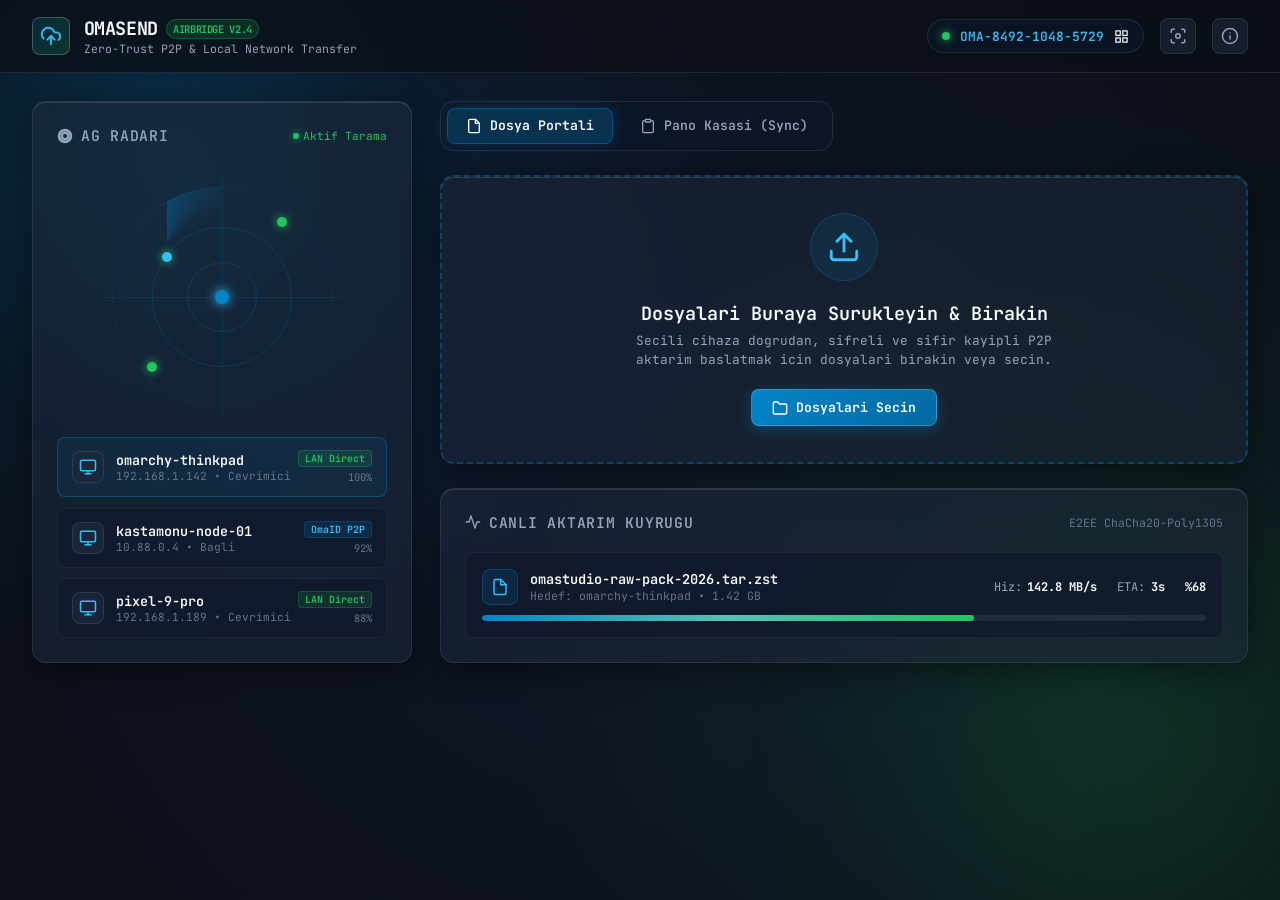
==== assets/web/omasend/index.html @ 02520db4 "fix(ui): eliminate right-panel overflow on ACES and Watermark controls - Add Layout.alignment, Layou" ====
<!DOCTYPE html>
<html lang="tr">
<head>
  <meta charset="UTF-8">
  <meta name="viewport" content="width=device-width, initial-scale=1.0">
  <title>OmaSend // Fluid AirBridge P2P Portal</title>
  <!-- Google Fonts JetBrains Mono as fallback if Nerd Font is not locally installed -->
  <link rel="preconnect" href="https://fonts.googleapis.com">
  <link rel="preconnect" href="https://fonts.gstatic.com" crossorigin>
  <link href="https://fonts.googleapis.com/css2?family=JetBrains+Mono:wght@400;500;600;700&display=swap" rel="stylesheet">
  <link rel="stylesheet" href="style.css">
</head>
<body>
  <div class="ambient-glow-1"></div>
  <div class="ambient-glow-2"></div>

  <!-- App Header -->
  <header class="app-header">
    <div class="brand-section">
      <div class="brand-icon">
        <svg width="22" height="22" viewBox="0 0 24 24" fill="none" stroke="currentColor" stroke-width="2" stroke-linecap="round" stroke-linejoin="round">
          <path d="M4 14.899A7 7 0 1 1 15.71 8h1.79a4.5 4.5 0 0 1 2.5 8.242"></path>
          <path d="M12 12v9"></path>
          <path d="m16 16-4-4-4 4"></path>
        </svg>
      </div>
      <div class="brand-info">
        <div class="brand-title">
          <span>OMASEND</span>
          <span class="brand-tag">AIRBRIDGE V2.4</span>
        </div>
        <div class="brand-subtitle">Zero-Trust P2P &amp; Local Network Transfer</div>
      </div>
    </div>

    <div class="header-actions">
      <!-- OmaID Badge -->
      <div class="oma-id-badge" onclick="openOmaIdModal()" title="OmaID QR Kodunu Goster">
        <span class="status-indicator"></span>
        <span class="id-text" style="font-weight: 600; color: var(--accent-cyan-light);">OMA-8492-1048-5729</span>
        <svg width="15" height="15" viewBox="0 0 24 24" fill="none" stroke="currentColor" stroke-width="2" stroke-linecap="round" stroke-linejoin="round">
          <rect x="3" y="3" width="7" height="7"></rect>
          <rect x="14" y="3" width="7" height="7"></rect>
          <rect x="14" y="14" width="7" height="7"></rect>
          <rect x="3" y="14" width="7" height="7"></rect>
        </svg>
      </div>

      <!-- QR Scanner Button -->
      <button class="header-btn" onclick="openQrScannerModal()" title="Kamera ile QR Tara">
        <svg width="18" height="18" viewBox="0 0 24 24" fill="none" stroke="currentColor" stroke-width="2" stroke-linecap="round" stroke-linejoin="round">
          <path d="M3 7V5a2 2 0 0 1 2-2h2"></path>
          <path d="M17 3h2a2 2 0 0 1 2 2v2"></path>
          <path d="M21 17v2a2 2 0 0 1-2 2h-2"></path>
          <path d="M7 21H5a2 2 0 0 1-2-2v-2"></path>
          <circle cx="12" cy="12" r="3"></circle>
        </svg>
      </button>

      <!-- Info / About Button -->
      <button class="header-btn" onclick="openAboutModal()" title="Omarchy Hakkinda">
        <svg width="18" height="18" viewBox="0 0 24 24" fill="none" stroke="currentColor" stroke-width="2" stroke-linecap="round" stroke-linejoin="round">
          <circle cx="12" cy="12" r="10"></circle>
          <line x1="12" y1="16" x2="12" y2="12"></line>
          <line x1="12" y1="8" x2="12.01" y2="8"></line>
        </svg>
      </button>
    </div>
  </header>

  <!-- Main Container -->
  <main class="app-container">
    <!-- Left Column: Radar & Devices -->
    <section class="sidebar-radar-column">
      <div class="acrylic-card radar-card">
        <div class="card-header-row">
          <span class="card-title">
            <svg width="16" height="16" viewBox="0 0 24 24" fill="none" stroke="currentColor" stroke-width="2" stroke-linecap="round" stroke-linejoin="round">
              <path d="M12 2a10 10 0 1 0 10 10A10 10 0 0 0 12 2zm0 18a8 8 0 1 1 8-8 8 8 0 0 1-8 8z"></path>
              <path d="M12 6a6 6 0 1 0 6 6 6 6 0 0 0-6-6zm0 10a4 4 0 1 1 4-4 4 4 0 0 1-4 4z"></path>
            </svg>
            AG RADARI
          </span>
          <span style="font-size: 0.7rem; color: var(--accent-green); display: flex; align-items: center; gap: 4px;">
            <span class="status-indicator" style="width: 6px; height: 6px;"></span> Aktif Tarama
          </span>
        </div>

        <!-- Animated Pulse Radar Area -->
        <div class="radar-scope-container">
          <div class="radar-circle radar-circle-1"></div>
          <div class="radar-circle radar-circle-2"></div>
          <div class="radar-circle radar-circle-3"></div>
          <div class="radar-axis-x"></div>
          <div class="radar-axis-y"></div>
          <div class="radar-sweep"></div>
          <div class="radar-center-blip" title="Bu Cihaz (Host)"></div>

          <!-- Active Blips -->
          <div class="device-blip" data-pos="1" title="omarchy-thinkpad [192.168.1.142]"></div>
          <div class="device-blip" data-pos="2" title="kastamonu-node-01 [10.88.0.4]"></div>
          <div class="device-blip" data-pos="3" title="pixel-9-pro [192.168.1.189]"></div>
        </div>

        <!-- Discovered Device Cards List -->
        <div class="devices-list-section" id="deviceList">
          <!-- Populated by JavaScript -->
        </div>
      </div>
    </section>

    <!-- Right Column: Main Workspace -->
    <section class="main-workspace-column">
      <!-- Workspace Navigation Tabs -->
      <nav class="workspace-nav-tabs">
        <button class="tab-btn active" data-tab="files">
          <svg width="16" height="16" viewBox="0 0 24 24" fill="none" stroke="currentColor" stroke-width="2" stroke-linecap="round" stroke-linejoin="round">
            <path d="M14 2H6a2 2 0 0 0-2 2v16a2 2 0 0 0 2 2h12a2 2 0 0 0 2-2V8z"></path>
            <polyline points="14 2 14 8 20 8"></polyline>
          </svg>
          Dosya Portali
        </button>
        <button class="tab-btn" data-tab="clipboard">
          <svg width="16" height="16" viewBox="0 0 24 24" fill="none" stroke="currentColor" stroke-width="2" stroke-linecap="round" stroke-linejoin="round">
            <path d="M16 4h2a2 2 0 0 1 2 2v14a2 2 0 0 1-2 2H6a2 2 0 0 1-2-2V6a2 2 0 0 1 2-2h2"></path>
            <rect x="8" y="2" width="8" height="4" rx="1" ry="1"></rect>
          </svg>
          Pano Kasasi (Sync)
        </button>
      </nav>

      <!-- View 1: Files Portal -->
      <div id="filesView">
        <!-- Liquid Drop Zone -->
        <div class="acrylic-card dropzone-portal-card" id="fileDropZone">
          <input type="file" id="fileInput" multiple style="display: none;">
          <div class="dropzone-icon-wrapper">
            <svg width="34" height="34" viewBox="0 0 24 24" fill="none" stroke="currentColor" stroke-width="2" stroke-linecap="round" stroke-linejoin="round">
              <path d="M21 15v4a2 2 0 0 1-2 2H5a2 2 0 0 1-2-2v-4"></path>
              <polyline points="17 8 12 3 7 8"></polyline>
              <line x1="12" y1="3" x2="12" y2="15"></line>
            </svg>
          </div>
          <h3 class="dropzone-headline">Dosyalari Buraya Surukleyin &amp; Birakin</h3>
          <p class="dropzone-subline">
            Secili cihaza dogrudan, sifreli ve sifir kayipli P2P aktarim baslatmak icin dosyalari birakin veya secin.
          </p>
          <button class="browse-files-btn" type="button">
            <svg width="16" height="16" viewBox="0 0 24 24" fill="none" stroke="currentColor" stroke-width="2" stroke-linecap="round" stroke-linejoin="round">
              <path d="M22 19a2 2 0 0 1-2 2H4a2 2 0 0 1-2-2V5a2 2 0 0 1 2-2h5l2 3h9a2 2 0 0 1 2 2z"></path>
            </svg>
            Dosyalari Secin
          </button>
        </div>

        <!-- Active / Recent Transfers Section -->
        <div class="acrylic-card transfers-section-card" style="margin-top: 1.5rem;">
          <div class="card-header-row">
            <span class="card-title">
              <svg width="16" height="16" viewBox="0 0 24 24" fill="none" stroke="currentColor" stroke-width="2" stroke-linecap="round" stroke-linejoin="round">
                <polyline points="22 12 18 12 15 21 9 3 6 12 2 12"></polyline>
              </svg>
              CANLI AKTARIM KUYRUGU
            </span>
            <span style="font-size: 0.72rem; color: var(--text-muted);">E2EE ChaCha20-Poly1305</span>
          </div>

          <div class="transfer-items-container" id="transferContainer">
            <!-- Populated by JavaScript -->
          </div>
        </div>
      </div>

      <!-- View 2: Clipboard Vault -->
      <div id="clipboardView" style="display: none;">
        <div class="acrylic-card" style="padding: 1.5rem;">
          <div class="card-header-row">
            <span class="card-title">
              <svg width="16" height="16" viewBox="0 0 24 24" fill="none" stroke="currentColor" stroke-width="2" stroke-linecap="round" stroke-linejoin="round">
                <path d="M16 4h2a2 2 0 0 1 2 2v14a2 2 0 0 1-2 2H6a2 2 0 0 1-2-2V6a2 2 0 0 1 2-2h2"></path>
                <rect x="8" y="2" width="8" height="4" rx="1" ry="1"></rect>
              </svg>
              PANO KASASI (CLIPBOARD VAULT)
            </span>
            <span style="font-size: 0.72rem; color: var(--accent-cyan-light);">Otomatik Ag Senkronizasyonu</span>
          </div>
          <p style="font-size: 0.8rem; color: var(--text-secondary); line-height: 1.4;">
            Eslesen cihazlar arasinda paylasilan metinler, kod bloklari ve tokenlar burada aninda goruntulenir.
          </p>

          <div class="clipboard-vault-grid" id="clipboardGrid">
            <!-- Populated by JavaScript -->
          </div>
        </div>
      </div>
    </section>
  </main>

  <!-- MODALS -->

  <!-- Modal 1: OmaID & QR Code -->
  <div class="modal-overlay" id="omaIdModal">
    <div class="modal-card">
      <div class="modal-header">
        <span class="modal-title">
          <svg width="20" height="20" viewBox="0 0 24 24" fill="none" stroke="currentColor" stroke-width="2" stroke-linecap="round" stroke-linejoin="round">
            <rect x="3" y="3" width="7" height="7"></rect>
            <rect x="14" y="3" width="7" height="7"></rect>
            <rect x="14" y="14" width="7" height="7"></rect>
            <rect x="3" y="14" width="7" height="7"></rect>
          </svg>
          OmaID Kimligi &amp; QR
        </span>
        <button class="modal-close-btn" onclick="closeOmaIdModal()">
          <svg width="20" height="20" viewBox="0 0 24 24" fill="none" stroke="currentColor" stroke-width="2" stroke-linecap="round" stroke-linejoin="round">
            <line x1="18" y1="6" x2="6" y2="18"></line>
            <line x1="6" y1="6" x2="18" y2="18"></line>
          </svg>
        </button>
      </div>
      <div class="qr-display-container">
        <div class="qr-box" id="omaQrBox">
          <!-- Stylized SVG Matrix rendered via app.js -->
        </div>
        <div class="id-badge-large">OMA-8492-1048-5729</div>
        <p style="font-size: 0.78rem; color: var(--text-secondary); text-align: center; line-height: 1.4;">
          OmaSend mobil uygulamasindan veya karsi cihazdan bu QR kodu tarayarak aninda sifreli P2P oturumu acabilirsiniz.
        </p>
      </div>
    </div>
  </div>

  <!-- Modal 2: QR Scanner Visor -->
  <div class="modal-overlay" id="qrScannerModal">
    <div class="modal-card">
      <div class="modal-header">
        <span class="modal-title">
          <svg width="20" height="20" viewBox="0 0 24 24" fill="none" stroke="currentColor" stroke-width="2" stroke-linecap="round" stroke-linejoin="round">
            <path d="M3 7V5a2 2 0 0 1 2-2h2"></path>
            <path d="M17 3h2a2 2 0 0 1 2 2v2"></path>
            <path d="M21 17v2a2 2 0 0 1-2 2h-2"></path>
            <path d="M7 21H5a2 2 0 0 1-2-2v-2"></path>
          </svg>
          QR Kod Vizor Tarayici
        </span>
        <button class="modal-close-btn" onclick="closeQrScannerModal()">
          <svg width="20" height="20" viewBox="0 0 24 24" fill="none" stroke="currentColor" stroke-width="2" stroke-linecap="round" stroke-linejoin="round">
            <line x1="18" y1="6" x2="6" y2="18"></line>
            <line x1="6" y1="6" x2="18" y2="18"></line>
          </svg>
        </button>
      </div>
      <div style="display: flex; flex-direction: column; gap: 1rem; align-items: center;">
        <div class="camera-visor-frame">
          <div class="visor-corners"></div>
          <div class="scan-laser-line"></div>
          <div style="color: var(--text-muted); font-size: 0.75rem; text-align: center;">
            Kamera sensoru aktiflestiriliyor...<br>Hedef OmaID QR kodunu cerceveye hizalayin.
          </div>
        </div>
        <p style="font-size: 0.76rem; color: var(--text-secondary); text-align: center;">
          Yerel ag disindaki cihazlar icin Cloudflare Rendezvous tuneli uzerinden dogrudan eslesme saglanir.
        </p>
      </div>
    </div>
  </div>

  <!-- Modal 3: Corporate Info / About -->
  <div class="modal-overlay" id="aboutModal">
    <div class="modal-card">
      <div class="modal-header">
        <span class="modal-title">
          <svg width="20" height="20" viewBox="0 0 24 24" fill="none" stroke="currentColor" stroke-width="2" stroke-linecap="round" stroke-linejoin="round">
            <circle cx="12" cy="12" r="10"></circle>
            <line x1="12" y1="16" x2="12" y2="12"></line>
            <line x1="12" y1="8" x2="12.01" y2="8"></line>
          </svg>
          Hakkinda // OmaSend
        </span>
        <button class="modal-close-btn" onclick="closeAboutModal()">
          <svg width="20" height="20" viewBox="0 0 24 24" fill="none" stroke="currentColor" stroke-width="2" stroke-linecap="round" stroke-linejoin="round">
            <line x1="18" y1="6" x2="6" y2="18"></line>
            <line x1="6" y1="6" x2="18" y2="18"></line>
          </svg>
        </button>
      </div>
      <div class="info-spec-list">
        <div class="info-spec-row">
          <span class="info-spec-label">Uygulama:</span>
          <span class="info-spec-val">OmaSend Web // AirBridge Portal</span>
        </div>
        <div class="info-spec-row">
          <span class="info-spec-label">Surum:</span>
          <span class="info-spec-val" style="color: var(--accent-green);">v2.4.0-verified</span>
        </div>
        <div class="info-spec-row">
          <span class="info-spec-label">Sifreleme Standardi:</span>
          <span class="info-spec-val">ChaCha20-Poly1305 / AES-256-GCM</span>
        </div>
        <div class="info-spec-row">
          <span class="info-spec-label">Ag Protokolleri:</span>
          <span class="info-spec-val">mDNS LAN + Cloudflare Rendezvous</span>
        </div>
        <div class="info-spec-row">
          <span class="info-spec-label">Tipografi:</span>
          <span class="info-spec-val">JetBrainsMono Nerd Font</span>
        </div>
        <div class="info-spec-row">
          <span class="info-spec-label">Gelistirici &amp; Ekosistem:</span>
          <span class="info-spec-val">Omarchy Linux Studio</span>
        </div>
        <div class="info-spec-row">
          <span class="info-spec-label">Lisans:</span>
          <span class="info-spec-val">GPL-3.0 / MIT</span>
        </div>
      </div>
    </div>
  </div>

  <script src="app.js"></script>
</body>
</html>
---- assets/web/omasend/style.css ----
:root {
  --bg-primary: #0b0f17;
  --bg-secondary: #0f172a;
  --bg-card: rgba(30, 41, 59, 0.55);
  --bg-card-hover: rgba(30, 41, 59, 0.75);
  --bg-glass-strong: rgba(15, 23, 42, 0.85);
  
  --border-specular: rgba(255, 255, 255, 0.09);
  --border-specular-bright: rgba(255, 255, 255, 0.22);
  --border-subtle: rgba(255, 255, 255, 0.05);

  --accent-cyan: #0284c7;
  --accent-cyan-light: #38bdf8;
  --accent-cyan-glow: rgba(2, 132, 199, 0.28);
  
  --accent-green: #22c55e;
  --accent-green-glow: rgba(34, 197, 94, 0.25);
  
  --accent-amber: #f59e0b;
  --accent-rose: #f43f5e;
  
  --text-primary: #f8fafc;
  --text-secondary: #94a3b8;
  --text-muted: #64748b;

  --font-family-mono: "JetBrainsMono Nerd Font", "JetBrains Mono", monospace;
  --radius-sm: 8px;
  --radius-md: 14px;
  --radius-lg: 20px;
  --radius-full: 9999px;

  --shadow-acrylic: 0 8px 32px 0 rgba(0, 0, 0, 0.45);
  --shadow-specular: inset 0 1px 0 0 rgba(255, 255, 255, 0.12);
  --shadow-glow: 0 0 24px -4px var(--accent-cyan-glow);
}

*, *::before, *::after {
  box-sizing: border-box;
  margin: 0;
  padding: 0;
}

body {
  font-family: var(--font-family-mono);
  background-color: var(--bg-primary);
  color: var(--text-primary);
  min-height: 100vh;
  display: flex;
  flex-direction: column;
  overflow-x: hidden;
  position: relative;
  background-image: 
    radial-gradient(circle at 15% 20%, rgba(2, 132, 199, 0.15) 0%, transparent 40%),
    radial-gradient(circle at 85% 75%, rgba(34, 197, 94, 0.10) 0%, transparent 45%),
    radial-gradient(circle at 50% 50%, rgba(15, 23, 42, 0.95) 0%, transparent 100%);
  background-attachment: fixed;
}

/* Background Ambient Orbs */
.ambient-glow-1 {
  position: fixed;
  top: -100px;
  left: -100px;
  width: 500px;
  height: 500px;
  border-radius: 50%;
  background: radial-gradient(circle, rgba(2, 132, 199, 0.18), transparent 70%);
  filter: blur(60px);
  pointer-events: none;
  z-index: 0;
  animation: orb-drift 18s ease-in-out infinite alternate;
}

.ambient-glow-2 {
  position: fixed;
  bottom: -150px;
  right: -150px;
  width: 600px;
  height: 600px;
  border-radius: 50%;
  background: radial-gradient(circle, rgba(34, 197, 94, 0.12), transparent 70%);
  filter: blur(80px);
  pointer-events: none;
  z-index: 0;
  animation: orb-drift 24s ease-in-out infinite alternate-reverse;
}

@keyframes orb-drift {
  0% { transform: translate(0, 0) scale(1); }
  50% { transform: translate(60px, 40px) scale(1.1); }
  100% { transform: translate(-40px, 80px) scale(0.95); }
}

/* Acrylic Glass Base */
.acrylic-card {
  background: var(--bg-card);
  backdrop-filter: blur(16px);
  -webkit-backdrop-filter: blur(16px);
  border: 1px solid var(--border-specular);
  box-shadow: var(--shadow-acrylic), var(--shadow-specular);
  border-radius: var(--radius-md);
  transition: all 0.25s cubic-bezier(0.16, 1, 0.3, 1);
  position: relative;
  overflow: hidden;
}

.acrylic-card:hover {
  background: var(--bg-card-hover);
  border-color: var(--border-specular-bright);
}

/* Header & Navigation */
header.app-header {
  position: sticky;
  top: 0;
  z-index: 40;
  display: flex;
  align-items: center;
  justify-content: space-between;
  padding: 1rem 2rem;
  background: rgba(11, 15, 23, 0.75);
  backdrop-filter: blur(20px);
  -webkit-backdrop-filter: blur(20px);
  border-bottom: 1px solid var(--border-specular);
}

.brand-section {
  display: flex;
  align-items: center;
  gap: 0.85rem;
}

.brand-icon {
  width: 38px;
  height: 38px;
  display: flex;
  align-items: center;
  justify-content: center;
  background: linear-gradient(135deg, rgba(2, 132, 199, 0.2), rgba(34, 197, 94, 0.2));
  border: 1px solid var(--border-specular-bright);
  border-radius: var(--radius-sm);
  color: var(--accent-cyan-light);
}

.brand-info {
  display: flex;
  flex-direction: column;
}

.brand-title {
  font-size: 1.15rem;
  font-weight: 700;
  letter-spacing: -0.02em;
  display: flex;
  align-items: center;
  gap: 0.5rem;
}

.brand-tag {
  font-size: 0.65rem;
  background: rgba(34, 197, 94, 0.15);
  color: var(--accent-green);
  border: 1px solid rgba(34, 197, 94, 0.3);
  padding: 2px 6px;
  border-radius: var(--radius-full);
  text-transform: uppercase;
  font-weight: 600;
}

.brand-subtitle {
  font-size: 0.72rem;
  color: var(--text-secondary);
}

/* Header OmaID Widget */
.header-actions {
  display: flex;
  align-items: center;
  gap: 1rem;
}

.oma-id-badge {
  display: flex;
  align-items: center;
  gap: 0.6rem;
  background: rgba(15, 23, 42, 0.7);
  border: 1px solid var(--border-specular);
  padding: 0.45rem 0.9rem;
  border-radius: var(--radius-full);
  font-size: 0.8rem;
  cursor: pointer;
  transition: all 0.2s ease;
}

.oma-id-badge:hover {
  border-color: var(--accent-cyan-light);
  background: rgba(2, 132, 199, 0.12);
  box-shadow: 0 0 16px var(--accent-cyan-glow);
}

.status-indicator {
  width: 8px;
  height: 8px;
  border-radius: 50%;
  background: var(--accent-green);
  box-shadow: 0 0 8px var(--accent-green);
  animation: pulse-dot 2.5s infinite;
}

@keyframes pulse-dot {
  0%, 100% { opacity: 1; transform: scale(1); }
  50% { opacity: 0.45; transform: scale(0.85); }
}

.header-btn {
  background: rgba(30, 41, 59, 0.6);
  border: 1px solid var(--border-specular);
  color: var(--text-secondary);
  width: 36px;
  height: 36px;
  border-radius: var(--radius-sm);
  display: flex;
  align-items: center;
  justify-content: center;
  cursor: pointer;
  transition: all 0.2s ease;
}

.header-btn:hover {
  color: var(--text-primary);
  border-color: var(--border-specular-bright);
  background: rgba(51, 65, 85, 0.6);
}

/* App Layout Grid */
main.app-container {
  flex: 1;
  max-width: 1440px;
  width: 100%;
  margin: 0 auto;
  padding: 1.75rem 2rem;
  display: grid;
  grid-template-columns: 380px 1fr;
  gap: 1.75rem;
  position: relative;
  z-index: 1;
}

/* Left Column: Radar & Devices */
.sidebar-radar-column {
  display: flex;
  flex-direction: column;
  gap: 1.5rem;
}

.radar-card {
  padding: 1.5rem;
  display: flex;
  flex-direction: column;
  align-items: center;
}

.card-header-row {
  width: 100%;
  display: flex;
  align-items: center;
  justify-content: space-between;
  margin-bottom: 1.25rem;
}

.card-title {
  font-size: 0.92rem;
  font-weight: 600;
  text-transform: uppercase;
  letter-spacing: 0.05em;
  color: var(--text-secondary);
  display: flex;
  align-items: center;
  gap: 0.5rem;
}

.radar-scope-container {
  position: relative;
  width: 240px;
  height: 240px;
  margin: 0.75rem 0 1.25rem 0;
  display: flex;
  align-items: center;
  justify-content: center;
}

.radar-circle {
  position: absolute;
  border-radius: 50%;
  border: 1px solid rgba(2, 132, 199, 0.22);
}

.radar-circle-1 { width: 70px; height: 70px; }
.radar-circle-2 { width: 140px; height: 140px; }
.radar-circle-3 { width: 220px; height: 220px; border-style: dashed; border-color: rgba(2, 132, 199, 0.15); }

.radar-axis-x {
  position: absolute;
  width: 100%;
  height: 1px;
  background: rgba(2, 132, 199, 0.15);
}

.radar-axis-y {
  position: absolute;
  height: 100%;
  width: 1px;
  background: rgba(2, 132, 199, 0.15);
}

.radar-sweep {
  position: absolute;
  width: 110px;
  height: 110px;
  top: 10px;
  left: 10px;
  transform-origin: bottom right;
  background: conic-gradient(from 0deg, rgba(2, 132, 199, 0.35) 0deg, rgba(2, 132, 199, 0.05) 50deg, transparent 60deg);
  border-radius: 100% 0 0 0;
  animation: radar-rotate 4s linear infinite;
}

@keyframes radar-rotate {
  from { transform: rotate(0deg); }
  to { transform: rotate(360deg); }
}

.radar-center-blip {
  width: 14px;
  height: 14px;
  background: var(--accent-cyan);
  border-radius: 50%;
  box-shadow: 0 0 12px var(--accent-cyan-light);
  z-index: 2;
}

/* Device Nodes on Radar */
.device-blip {
  position: absolute;
  width: 10px;
  height: 10px;
  border-radius: 50%;
  background: var(--accent-green);
  box-shadow: 0 0 10px var(--accent-green);
  cursor: pointer;
  transition: transform 0.2s ease;
  z-index: 3;
}

.device-blip:hover {
  transform: scale(1.5);
}

.device-blip[data-pos="1"] { top: 40px; right: 55px; }
.device-blip[data-pos="2"] { bottom: 45px; left: 45px; }
.device-blip[data-pos="3"] { top: 75px; left: 60px; background: var(--accent-cyan-light); }

/* Discovered Devices List */
.devices-list-section {
  width: 100%;
  display: flex;
  flex-direction: column;
  gap: 0.65rem;
}

.device-card-item {
  display: flex;
  align-items: center;
  justify-content: space-between;
  padding: 0.75rem 0.9rem;
  background: rgba(15, 23, 42, 0.5);
  border: 1px solid var(--border-subtle);
  border-radius: var(--radius-sm);
  cursor: pointer;
  transition: all 0.2s ease;
}

.device-card-item:hover, .device-card-item.selected {
  background: rgba(2, 132, 199, 0.1);
  border-color: rgba(2, 132, 199, 0.4);
}

.device-card-main {
  display: flex;
  align-items: center;
  gap: 0.75rem;
}

.device-avatar-icon {
  width: 32px;
  height: 32px;
  border-radius: var(--radius-sm);
  background: rgba(30, 41, 59, 0.8);
  border: 1px solid var(--border-specular);
  display: flex;
  align-items: center;
  justify-content: center;
  color: var(--accent-cyan-light);
}

.device-text-meta {
  display: flex;
  flex-direction: column;
}

.device-name {
  font-size: 0.84rem;
  font-weight: 600;
  color: var(--text-primary);
}

.device-status-sub {
  font-size: 0.7rem;
  color: var(--text-muted);
}

.device-meta-badges {
  display: flex;
  flex-direction: column;
  align-items: flex-end;
  gap: 0.2rem;
}

.protocol-tag {
  font-size: 0.62rem;
  padding: 1px 6px;
  border-radius: 4px;
  background: rgba(2, 132, 199, 0.15);
  color: var(--accent-cyan-light);
  border: 1px solid rgba(2, 132, 199, 0.25);
  font-weight: 600;
}

.protocol-tag.lan {
  background: rgba(34, 197, 94, 0.12);
  color: var(--accent-green);
  border-color: rgba(34, 197, 94, 0.25);
}

.signal-bars {
  font-size: 0.65rem;
  color: var(--text-muted);
}

/* Right Main Column */
.main-workspace-column {
  display: flex;
  flex-direction: column;
  gap: 1.5rem;
}

/* Workspace Tabs */
.workspace-nav-tabs {
  display: flex;
  align-items: center;
  gap: 0.5rem;
  padding: 0.35rem;
  background: rgba(15, 23, 42, 0.7);
  backdrop-filter: blur(12px);
  border: 1px solid var(--border-specular);
  border-radius: var(--radius-md);
  width: fit-content;
}

.tab-btn {
  display: flex;
  align-items: center;
  gap: 0.5rem;
  padding: 0.55rem 1.15rem;
  font-family: inherit;
  font-size: 0.82rem;
  font-weight: 600;
  color: var(--text-secondary);
  background: transparent;
  border: none;
  border-radius: var(--radius-sm);
  cursor: pointer;
  transition: all 0.2s ease;
}

.tab-btn:hover {
  color: var(--text-primary);
}

.tab-btn.active {
  color: #ffffff;
  background: rgba(2, 132, 199, 0.25);
  border: 1px solid rgba(2, 132, 199, 0.4);
  box-shadow: 0 0 16px rgba(2, 132, 199, 0.2);
}

/* Liquid Drop Zone Portal */
.dropzone-portal-card {
  padding: 2.25rem 2rem;
  display: flex;
  flex-direction: column;
  align-items: center;
  justify-content: center;
  border: 2px dashed rgba(2, 132, 199, 0.35);
  cursor: pointer;
  position: relative;
  text-align: center;
}

.dropzone-portal-card.drag-over {
  border-color: var(--accent-green);
  background: rgba(34, 197, 94, 0.08);
  box-shadow: 0 0 32px var(--accent-green-glow);
}

.dropzone-icon-wrapper {
  width: 68px;
  height: 68px;
  border-radius: 50%;
  background: rgba(2, 132, 199, 0.12);
  border: 1px solid rgba(2, 132, 199, 0.3);
  display: flex;
  align-items: center;
  justify-content: center;
  color: var(--accent-cyan-light);
  margin-bottom: 1.25rem;
  transition: all 0.3s ease;
}

.dropzone-portal-card:hover .dropzone-icon-wrapper {
  transform: translateY(-4px) scale(1.08);
  box-shadow: 0 0 24px var(--accent-cyan-glow);
}

.dropzone-headline {
  font-size: 1.15rem;
  font-weight: 600;
  margin-bottom: 0.4rem;
}

.dropzone-subline {
  font-size: 0.8rem;
  color: var(--text-secondary);
  max-width: 440px;
  line-height: 1.45;
  margin-bottom: 1.25rem;
}

.browse-files-btn {
  display: inline-flex;
  align-items: center;
  gap: 0.5rem;
  background: linear-gradient(135deg, #0284c7, #0369a1);
  color: #ffffff;
  border: 1px solid rgba(255, 255, 255, 0.2);
  padding: 0.55rem 1.25rem;
  border-radius: var(--radius-sm);
  font-family: inherit;
  font-size: 0.82rem;
  font-weight: 600;
  cursor: pointer;
  box-shadow: 0 4px 14px rgba(2, 132, 199, 0.35);
  transition: all 0.2s ease;
}

.browse-files-btn:hover {
  background: linear-gradient(135deg, #0ea5e9, #0284c7);
  box-shadow: 0 6px 20px rgba(2, 132, 199, 0.5);
  transform: translateY(-1px);
}

/* Active Transfers Section */
.transfers-section-card {
  padding: 1.5rem;
}

.transfer-items-container {
  display: flex;
  flex-direction: column;
  gap: 1rem;
  margin-top: 1rem;
}

.transfer-item-card {
  background: rgba(15, 23, 42, 0.6);
  border: 1px solid var(--border-subtle);
  border-radius: var(--radius-sm);
  padding: 1rem;
  display: flex;
  flex-direction: column;
  gap: 0.65rem;
}

.transfer-item-header {
  display: flex;
  align-items: center;
  justify-content: space-between;
}

.transfer-file-info {
  display: flex;
  align-items: center;
  gap: 0.75rem;
}

.file-type-icon {
  width: 36px;
  height: 36px;
  background: rgba(2, 132, 199, 0.15);
  border: 1px solid rgba(2, 132, 199, 0.3);
  border-radius: var(--radius-sm);
  display: flex;
  align-items: center;
  justify-content: center;
  color: var(--accent-cyan-light);
}

.file-name-meta {
  display: flex;
  flex-direction: column;
}

.transfer-filename {
  font-size: 0.85rem;
  font-weight: 600;
  color: var(--text-primary);
}

.transfer-target-info {
  font-size: 0.72rem;
  color: var(--text-muted);
}

.transfer-telemetry {
  display: flex;
  align-items: center;
  gap: 1.25rem;
  font-size: 0.75rem;
}

.telemetry-stat {
  display: flex;
  align-items: center;
  gap: 0.35rem;
  color: var(--text-secondary);
}

.telemetry-stat strong {
  color: var(--text-primary);
}

.transfer-progress-track {
  width: 100%;
  height: 6px;
  background: rgba(51, 65, 85, 0.5);
  border-radius: var(--radius-full);
  overflow: hidden;
  position: relative;
}

.transfer-progress-fill {
  height: 100%;
  background: linear-gradient(90deg, #0284c7, #22c55e);
  border-radius: var(--radius-full);
  transition: width 0.3s ease;
  position: relative;
}

.transfer-progress-fill::after {
  content: "";
  position: absolute;
  top: 0; left: 0; right: 0; bottom: 0;
  background: linear-gradient(90deg, transparent, rgba(255, 255, 255, 0.3), transparent);
  animation: shimmer 1.5s infinite;
}

@keyframes shimmer {
  0% { transform: translateX(-100%); }
  100% { transform: translateX(100%); }
}

/* Clipboard Vault Section */
.clipboard-vault-grid {
  display: grid;
  grid-template-columns: repeat(auto-fill, minmax(280px, 1fr));
  gap: 1rem;
  margin-top: 1rem;
}

.clip-card {
  padding: 1.15rem;
  background: rgba(15, 23, 42, 0.6);
  border: 1px solid var(--border-specular);
  border-radius: var(--radius-sm);
  display: flex;
  flex-direction: column;
  gap: 0.75rem;
  position: relative;
}

.clip-header {
  display: flex;
  align-items: center;
  justify-content: space-between;
  font-size: 0.7rem;
  color: var(--text-muted);
}

.clip-content-box {
  background: rgba(11, 15, 23, 0.6);
  border: 1px solid var(--border-subtle);
  border-radius: var(--radius-sm);
  padding: 0.75rem;
  font-size: 0.78rem;
  color: var(--text-primary);
  max-height: 100px;
  overflow-y: auto;
  word-break: break-all;
  line-height: 1.4;
}

.clip-actions {
  display: flex;
  align-items: center;
  justify-content: space-between;
}

.copy-btn {
  display: flex;
  align-items: center;
  gap: 0.4rem;
  padding: 0.35rem 0.75rem;
  font-family: inherit;
  font-size: 0.72rem;
  font-weight: 600;
  background: rgba(2, 132, 199, 0.15);
  color: var(--accent-cyan-light);
  border: 1px solid rgba(2, 132, 199, 0.3);
  border-radius: var(--radius-sm);
  cursor: pointer;
  transition: all 0.2s ease;
}

.copy-btn:hover {
  background: rgba(2, 132, 199, 0.25);
  box-shadow: 0 0 12px var(--accent-cyan-glow);
}

.copy-btn.copied {
  background: rgba(34, 197, 94, 0.2);
  color: var(--accent-green);
  border-color: rgba(34, 197, 94, 0.4);
}

/* Modals System */
.modal-overlay {
  position: fixed;
  top: 0; left: 0; right: 0; bottom: 0;
  background: rgba(7, 10, 15, 0.85);
  backdrop-filter: blur(12px);
  -webkit-backdrop-filter: blur(12px);
  z-index: 100;
  display: none;
  align-items: center;
  justify-content: center;
  padding: 1.5rem;
  opacity: 0;
  transition: opacity 0.2s ease;
}

.modal-overlay.active {
  display: flex;
  opacity: 1;
}

.modal-card {
  width: 100%;
  max-width: 520px;
  background: rgba(15, 23, 42, 0.95);
  border: 1px solid var(--border-specular-bright);
  border-radius: var(--radius-lg);
  box-shadow: 0 20px 50px rgba(0, 0, 0, 0.7);
  padding: 2rem;
  position: relative;
}

.modal-header {
  display: flex;
  align-items: center;
  justify-content: space-between;
  margin-bottom: 1.5rem;
  padding-bottom: 0.75rem;
  border-bottom: 1px solid var(--border-specular);
}

.modal-title {
  font-size: 1.1rem;
  font-weight: 700;
  display: flex;
  align-items: center;
  gap: 0.6rem;
}

.modal-close-btn {
  background: transparent;
  border: none;
  color: var(--text-muted);
  cursor: pointer;
  padding: 4px;
  border-radius: var(--radius-sm);
  display: flex;
  align-items: center;
  justify-content: center;
  transition: color 0.2s ease;
}

.modal-close-btn:hover {
  color: var(--text-primary);
}

/* QR & OmaID Modal Content */
.qr-display-container {
  display: flex;
  flex-direction: column;
  align-items: center;
  gap: 1.25rem;
}

.qr-box {
  width: 200px;
  height: 200px;
  background: #ffffff;
  padding: 12px;
  border-radius: var(--radius-md);
  box-shadow: 0 8px 24px rgba(0, 0, 0, 0.5);
  display: flex;
  align-items: center;
  justify-content: center;
}

.qr-box svg {
  width: 100%;
  height: 100%;
}

.id-badge-large {
  font-size: 1.15rem;
  font-weight: 700;
  letter-spacing: 0.15em;
  background: rgba(2, 132, 199, 0.15);
  color: var(--accent-cyan-light);
  border: 1px solid rgba(2, 132, 199, 0.35);
  padding: 0.65rem 1.25rem;
  border-radius: var(--radius-sm);
  text-align: center;
  user-select: all;
}

/* QR Camera Visor Scanner */
.camera-visor-frame {
  width: 100%;
  height: 220px;
  background: #000000;
  border: 1px solid rgba(2, 132, 199, 0.4);
  border-radius: var(--radius-md);
  position: relative;
  overflow: hidden;
  display: flex;
  align-items: center;
  justify-content: center;
}

.scan-laser-line {
  position: absolute;
  top: 0;
  left: 0;
  right: 0;
  height: 2px;
  background: var(--accent-green);
  box-shadow: 0 0 12px var(--accent-green);
  animation: scan-move 2.5s ease-in-out infinite alternate;
}

@keyframes scan-move {
  0% { top: 10%; }
  100% { top: 90%; }
}

.visor-corners {
  position: absolute;
  width: 140px;
  height: 140px;
  border: 2px solid rgba(255, 255, 255, 0.4);
  pointer-events: none;
}

/* Info About Modal */
.info-spec-list {
  display: flex;
  flex-direction: column;
  gap: 0.75rem;
  font-size: 0.8rem;
}

.info-spec-row {
  display: flex;
  justify-content: space-between;
  padding: 0.5rem 0;
  border-bottom: 1px solid var(--border-subtle);
}

.info-spec-label {
  color: var(--text-secondary);
}

.info-spec-val {
  font-weight: 600;
  color: var(--text-primary);
}

/* Responsive Styles */
@media (max-width: 1024px) {
  main.app-container {
    grid-template-columns: 1fr;
  }
  .sidebar-radar-column {
    order: 2;
  }
  .main-workspace-column {
    order: 1;
  }
}

@media (max-width: 640px) {
  header.app-header {
    padding: 1rem;
  }
  main.app-container {
    padding: 1rem;
  }
  .header-actions .oma-id-badge span.id-text {
    display: none;
  }
}
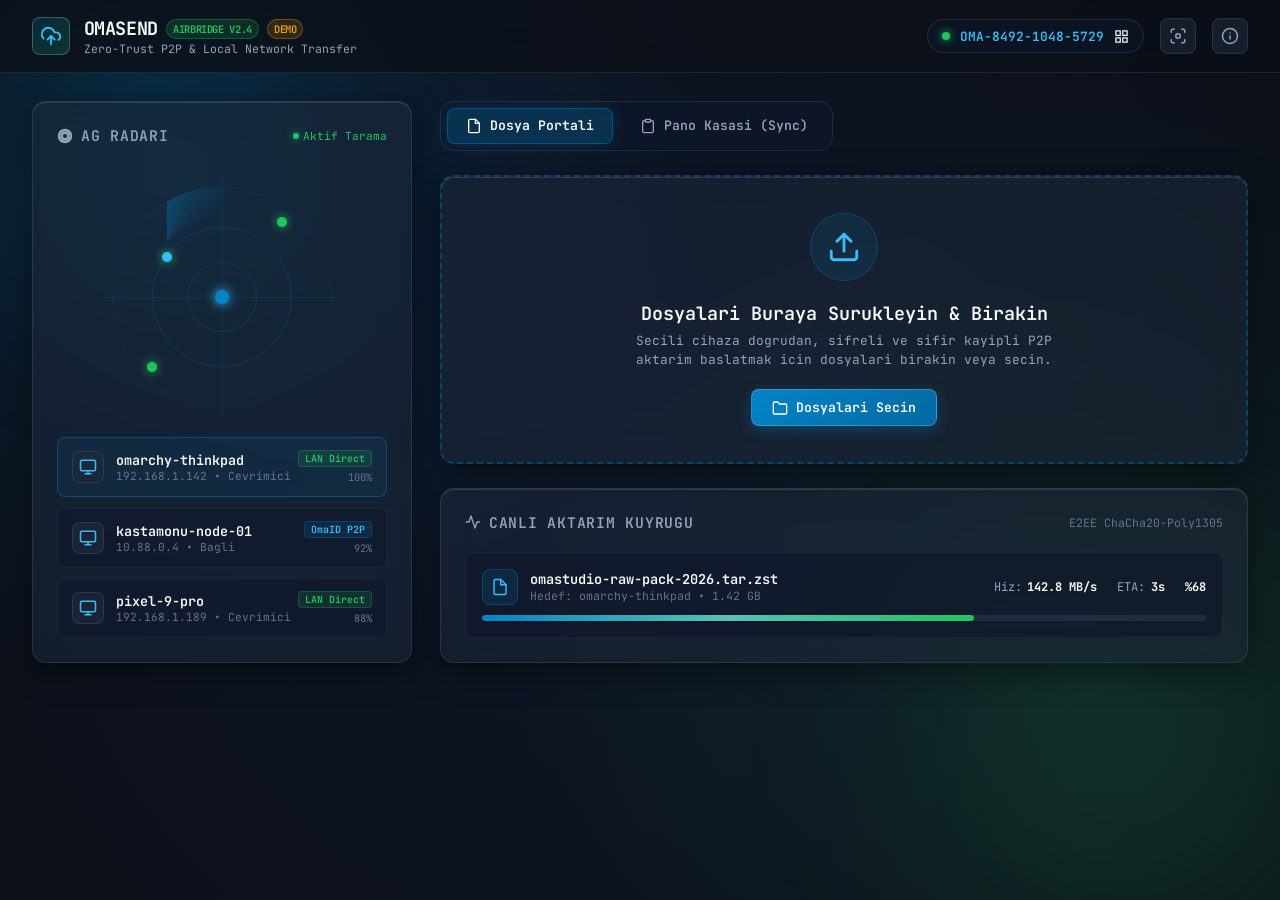
==== commit ffec2300: "docs: accurate engine description and install steps; mark OmaSend page as demo Co-Authored-By: Claud" ====
--- a/assets/web/omasend/index.html
+++ b/assets/web/omasend/index.html
@@ -28,6 +28,7 @@
         <div class="brand-title">
           <span>OMASEND</span>
           <span class="brand-tag">AIRBRIDGE V2.4</span>
+          <span class="brand-tag brand-tag-demo" title="Devices, transfers and clipboard items on this page are sample data; it is not connected to the rendezvous service yet.">DEMO</span>
         </div>
         <div class="brand-subtitle">Zero-Trust P2P &amp; Local Network Transfer</div>
       </div>
@@ -211,7 +212,7 @@
           </svg>
           OmaID Kimligi &amp; QR
         </span>
-        <button class="modal-close-btn" onclick="closeOmaIdModal()">
+        <button type="button" class="modal-close-btn" aria-label="Kapat" onclick="closeOmaIdModal()">
           <svg width="20" height="20" viewBox="0 0 24 24" fill="none" stroke="currentColor" stroke-width="2" stroke-linecap="round" stroke-linejoin="round">
             <line x1="18" y1="6" x2="6" y2="18"></line>
             <line x1="6" y1="6" x2="18" y2="18"></line>
@@ -243,7 +244,7 @@
           </svg>
           QR Kod Vizor Tarayici
         </span>
-        <button class="modal-close-btn" onclick="closeQrScannerModal()">
+        <button type="button" class="modal-close-btn" aria-label="Kapat" onclick="closeQrScannerModal()">
           <svg width="20" height="20" viewBox="0 0 24 24" fill="none" stroke="currentColor" stroke-width="2" stroke-linecap="round" stroke-linejoin="round">
             <line x1="18" y1="6" x2="6" y2="18"></line>
             <line x1="6" y1="6" x2="18" y2="18"></line>
@@ -277,7 +278,7 @@
           </svg>
           Hakkinda // OmaSend
         </span>
-        <button class="modal-close-btn" onclick="closeAboutModal()">
+        <button type="button" class="modal-close-btn" aria-label="Kapat" onclick="closeAboutModal()">
           <svg width="20" height="20" viewBox="0 0 24 24" fill="none" stroke="currentColor" stroke-width="2" stroke-linecap="round" stroke-linejoin="round">
             <line x1="18" y1="6" x2="6" y2="18"></line>
             <line x1="6" y1="6" x2="18" y2="18"></line>
--- a/assets/web/omasend/style.css
+++ b/assets/web/omasend/style.css
@@ -167,6 +167,13 @@
   font-weight: 600;
 }
 
+.brand-tag-demo {
+  background: rgba(245, 158, 11, 0.15);
+  color: var(--accent-amber);
+  border-color: rgba(245, 158, 11, 0.35);
+  cursor: help;
+}
+
 .brand-subtitle {
   font-size: 0.72rem;
   color: var(--text-secondary);
